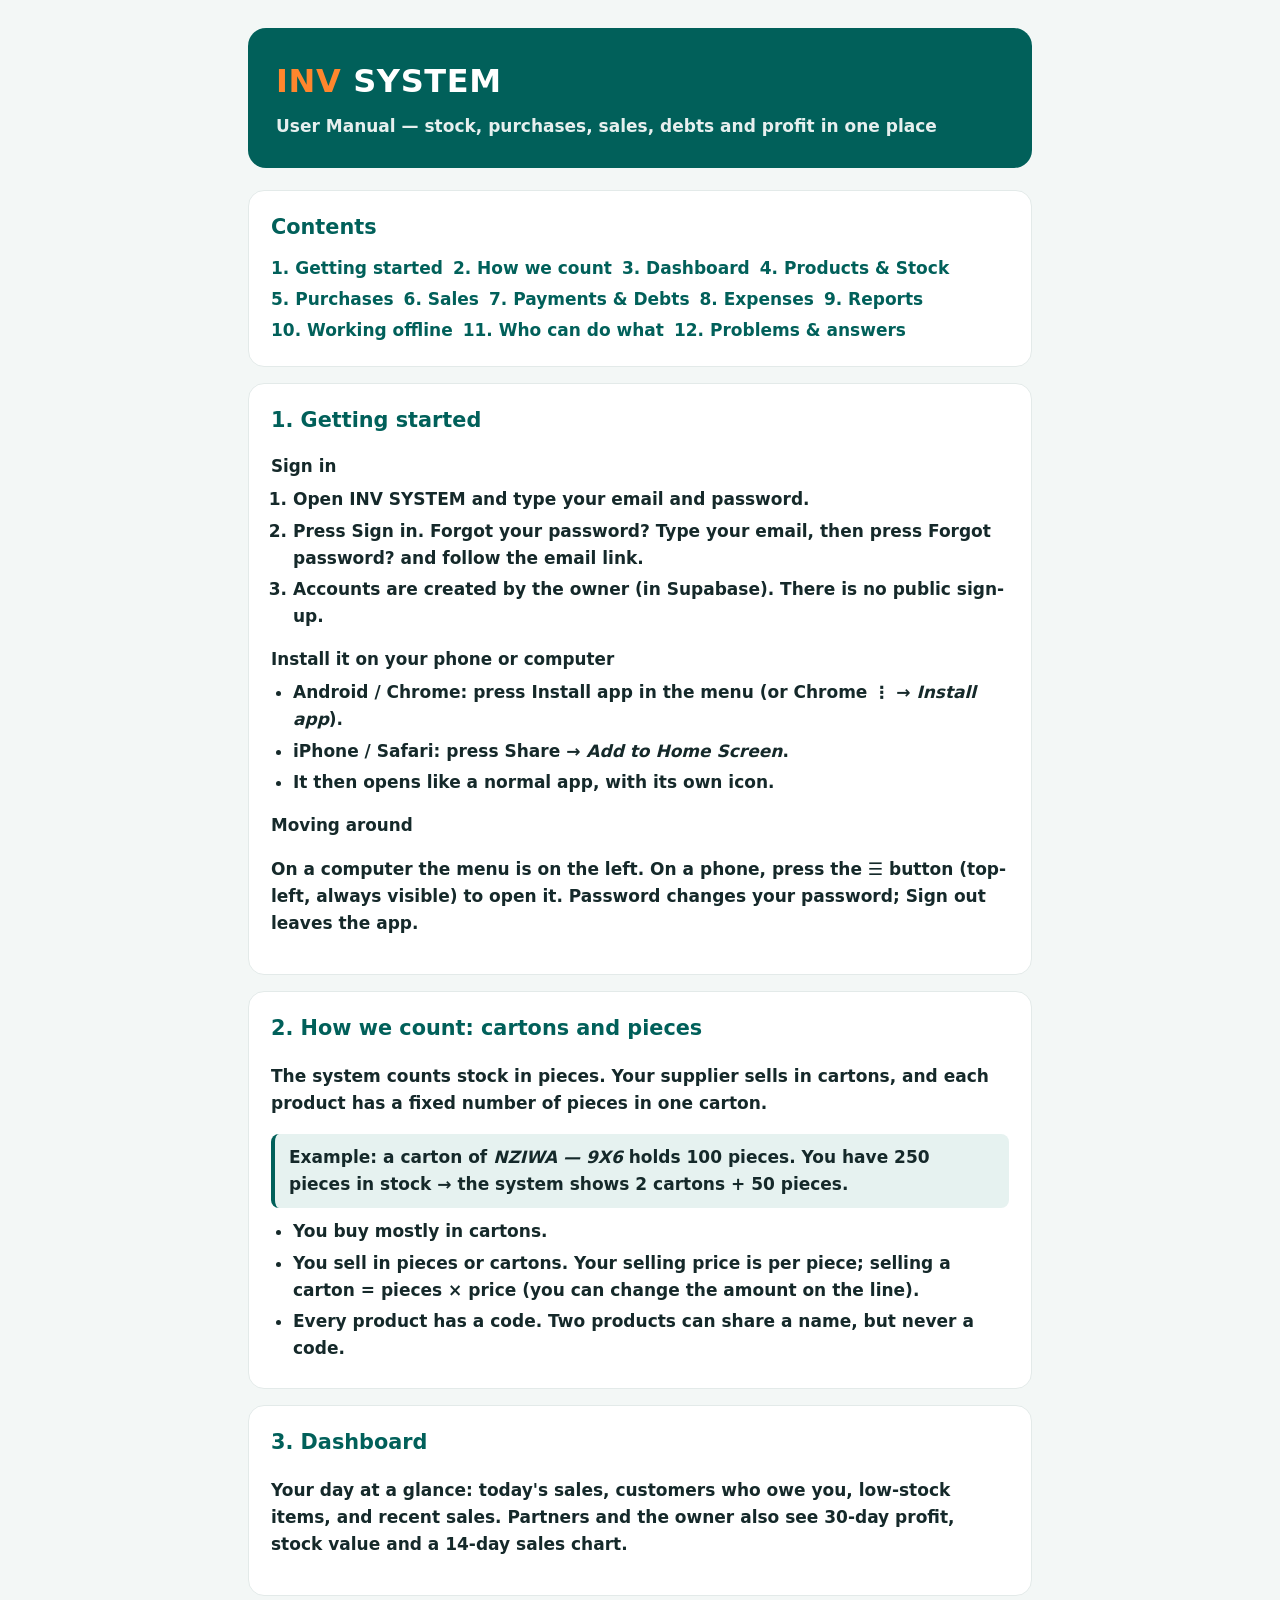
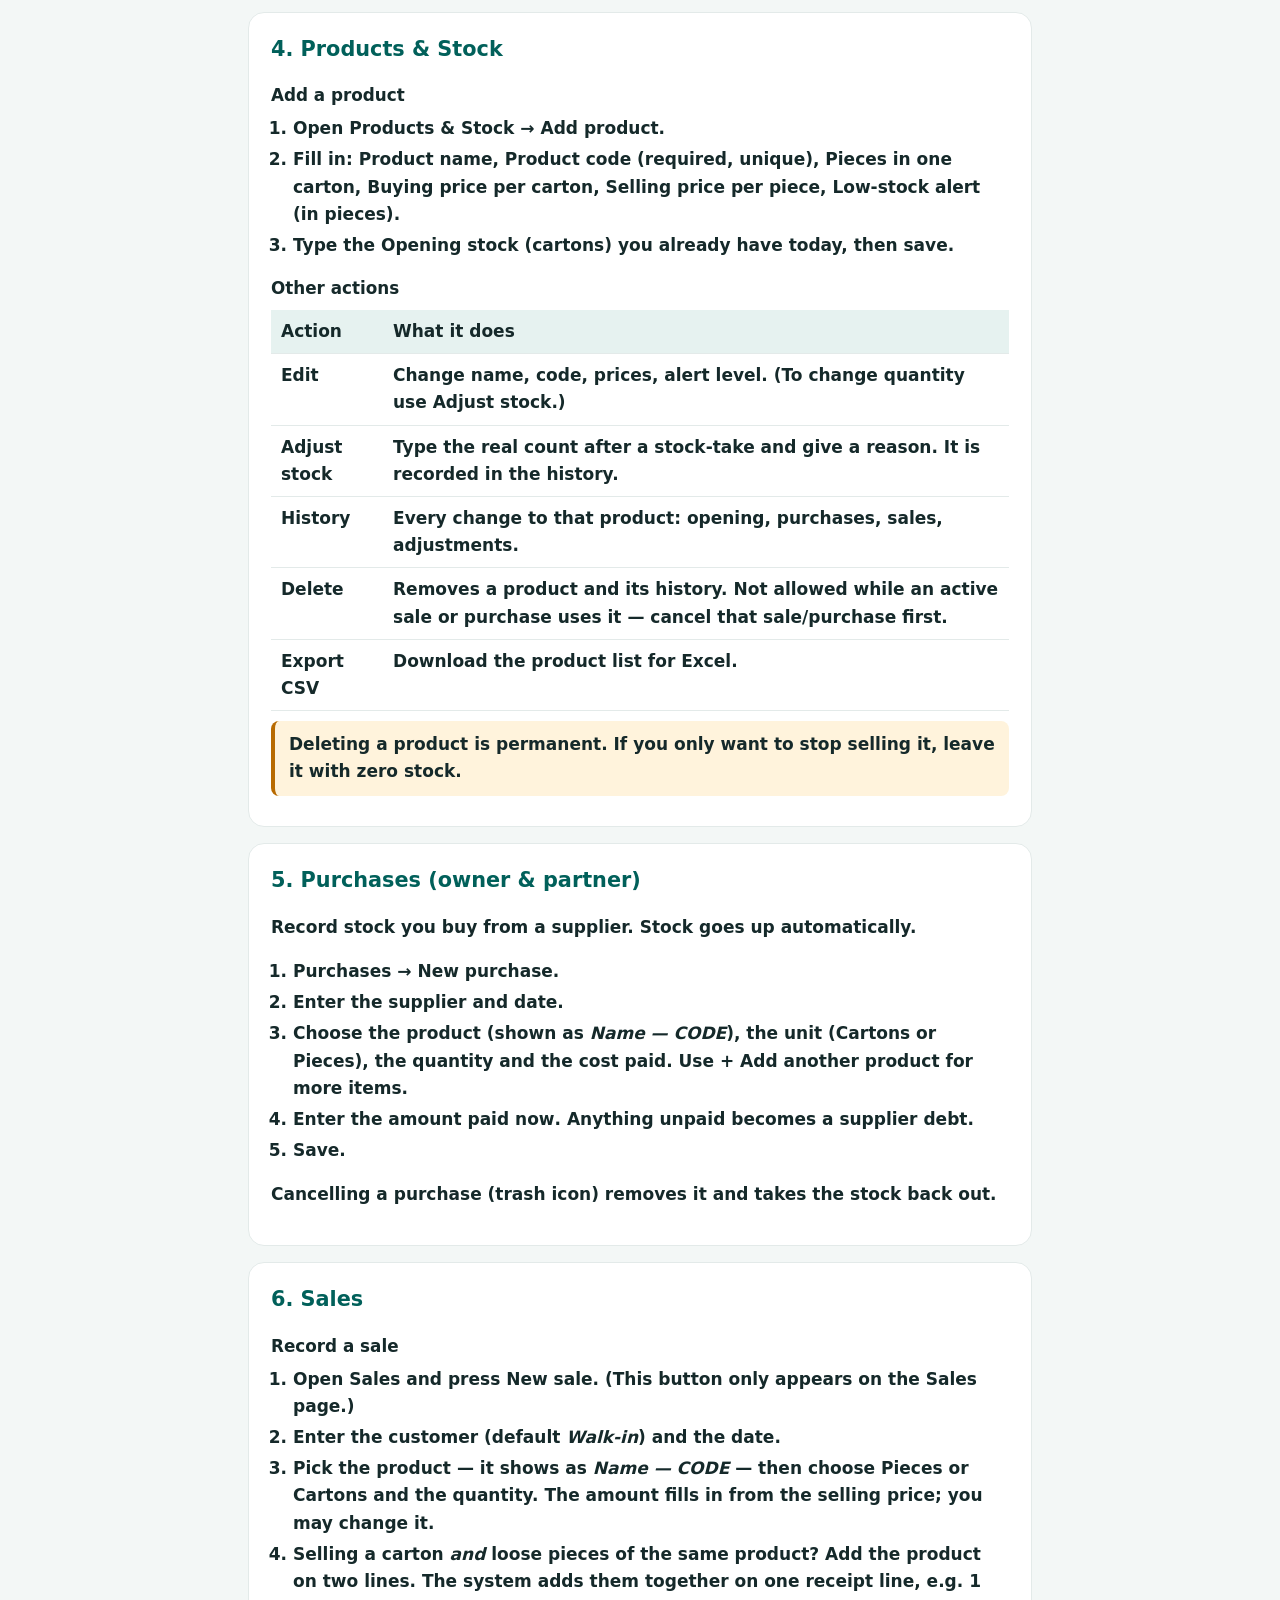
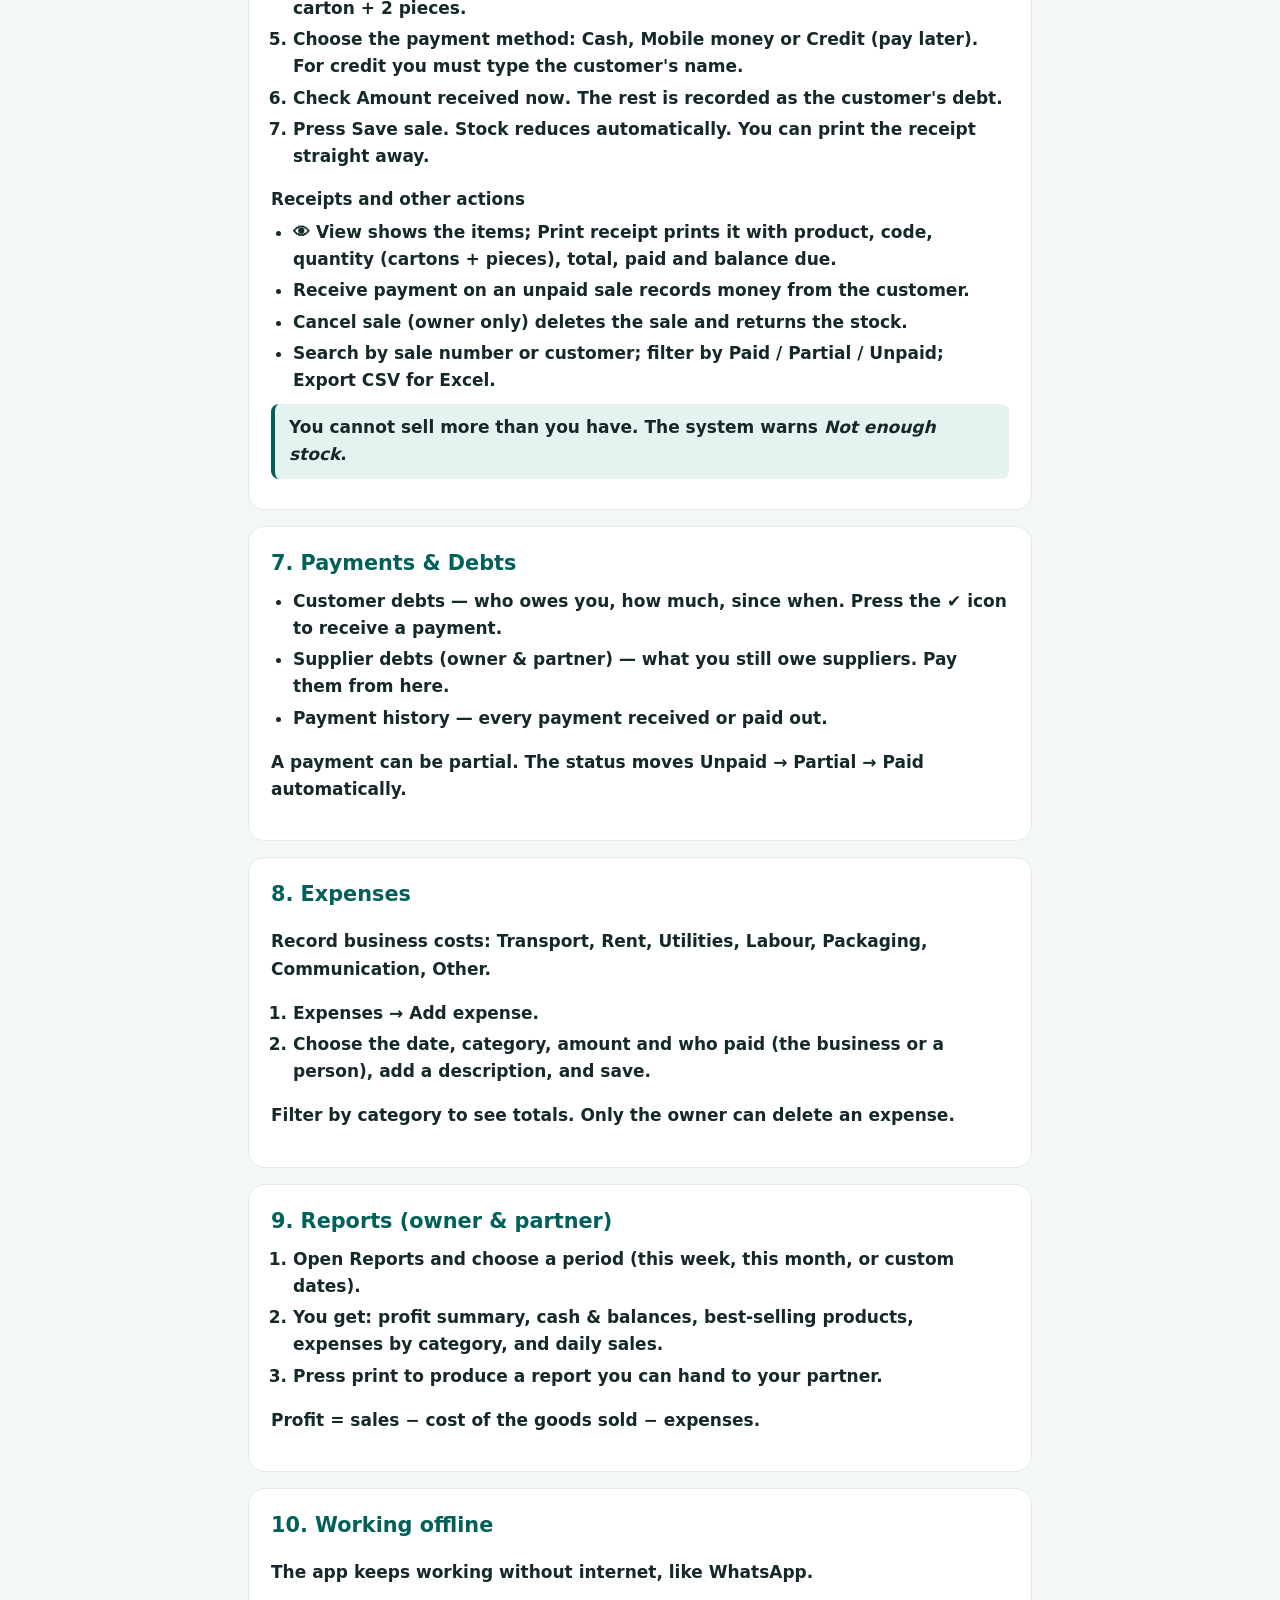
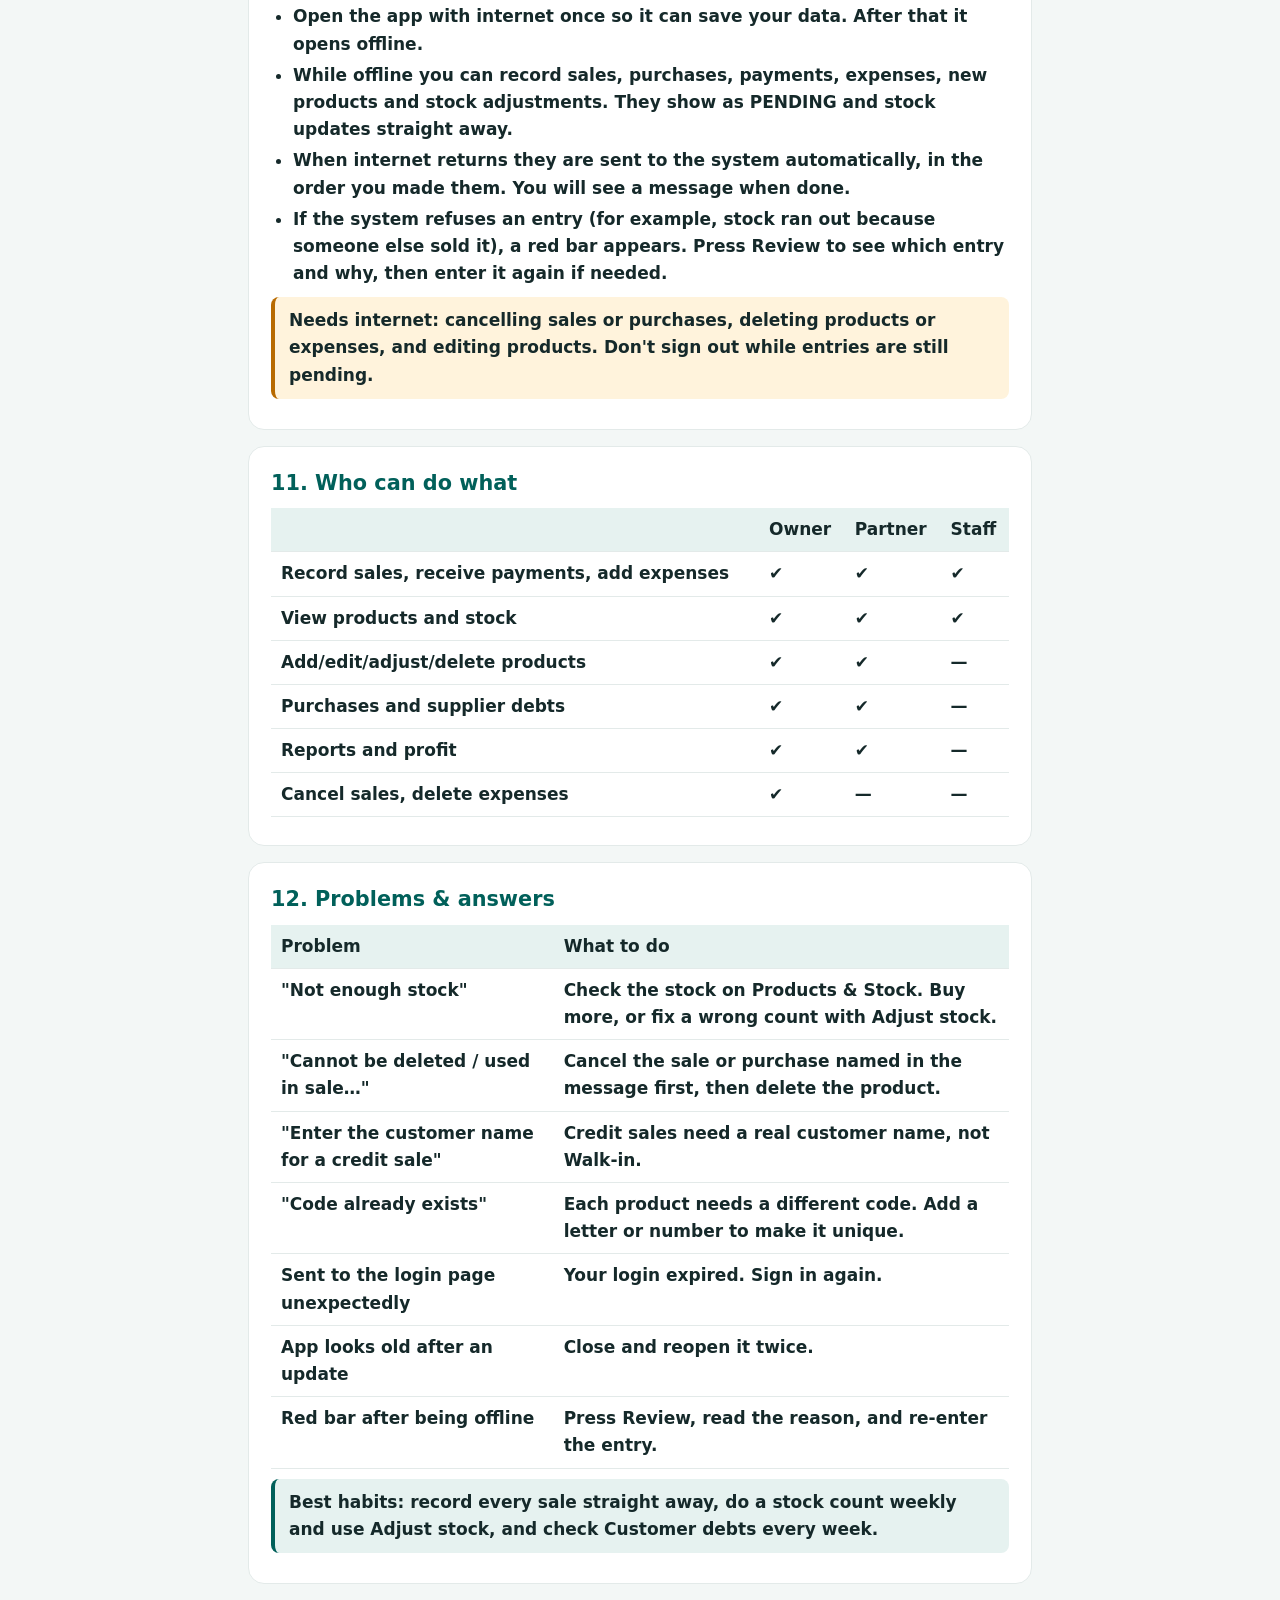
==== manual.html @ 5f3cfd25 "Add files via upload" ====
<!doctype html>
<html lang="en"><head><meta charset="utf-8"><meta name="viewport" content="width=device-width, initial-scale=1">
<title>INV SYSTEM — User Manual</title>
<style>
:root{--teal:#01605a;--orange:#ff862d;--ink:#15292a;--line:#e3eae9;--soft:#e6f2f0}
*{box-sizing:border-box}body{margin:0;font:600 17px/1.6 "DM Sans",system-ui,sans-serif;color:var(--ink);background:#f3f7f6}
main{max-width:820px;margin:0 auto;padding:28px 18px 60px}
header{background:var(--teal);color:#fff;border-radius:18px;padding:28px;margin-bottom:22px}
header h1{margin:0;font-size:2rem;letter-spacing:.02em}header h1 span{color:var(--orange)}header p{margin:6px 0 0;opacity:.9}
section{background:#fff;border:1px solid var(--line);border-radius:16px;padding:20px 22px;margin-bottom:16px}
h2{margin:0 0 8px;color:var(--teal);font-size:1.3rem}h3{margin:16px 0 4px;font-size:1.05rem}
ol,ul{padding-left:22px;margin:6px 0}li{margin:4px 0}
.tip{background:var(--soft);border-left:4px solid var(--teal);border-radius:8px;padding:10px 14px;margin:10px 0}
.warn{background:#fff3dc;border-left:4px solid #b86a00;border-radius:8px;padding:10px 14px;margin:10px 0}
table{width:100%;border-collapse:collapse;margin:8px 0}th,td{text-align:left;padding:8px 10px;border-bottom:1px solid var(--line);vertical-align:top}th{background:var(--soft)}
nav a{color:var(--teal);text-decoration:none;display:inline-block;margin:2px 10px 2px 0}
@media print{body{background:#fff}section{break-inside:avoid;border:0;padding:8px 0}header{border-radius:0}}
</style></head><body><main>
<header><h1><span>INV</span> SYSTEM</h1><p>User Manual — stock, purchases, sales, debts and profit in one place</p></header>

<section><h2>Contents</h2><nav>
<a href="#start">1. Getting started</a><a href="#words">2. How we count</a><a href="#dash">3. Dashboard</a><a href="#products">4. Products &amp; Stock</a><a href="#purchases">5. Purchases</a><a href="#sales">6. Sales</a><a href="#pay">7. Payments &amp; Debts</a><a href="#exp">8. Expenses</a><a href="#reports">9. Reports</a><a href="#offline">10. Working offline</a><a href="#roles">11. Who can do what</a><a href="#help">12. Problems &amp; answers</a></nav></section>

<section id="start"><h2>1. Getting started</h2>
<h3>Sign in</h3><ol><li>Open INV SYSTEM and type your email and password.</li><li>Press <b>Sign in</b>. Forgot your password? Type your email, then press <b>Forgot password?</b> and follow the email link.</li><li>Accounts are created by the owner (in Supabase). There is no public sign-up.</li></ol>
<h3>Install it on your phone or computer</h3><ul><li><b>Android / Chrome:</b> press <b>Install app</b> in the menu (or Chrome ⋮ → <i>Install app</i>).</li><li><b>iPhone / Safari:</b> press Share → <i>Add to Home Screen</i>.</li><li>It then opens like a normal app, with its own icon.</li></ul>
<h3>Moving around</h3><p>On a computer the menu is on the left. On a phone, press the <b>☰</b> button (top-left, always visible) to open it. <b>Password</b> changes your password; <b>Sign out</b> leaves the app.</p></section>

<section id="words"><h2>2. How we count: cartons and pieces</h2>
<p>The system counts stock in <b>pieces</b>. Your supplier sells in <b>cartons</b>, and each product has a fixed number of pieces in one carton.</p>
<div class="tip">Example: a carton of <i>NZIWA — 9X6</i> holds 100 pieces. You have 250 pieces in stock → the system shows <b>2 cartons + 50 pieces</b>.</div>
<ul><li>You <b>buy</b> mostly in cartons.</li><li>You <b>sell</b> in pieces or cartons. Your selling price is <b>per piece</b>; selling a carton = pieces × price (you can change the amount on the line).</li><li>Every product has a <b>code</b>. Two products can share a name, but never a code.</li></ul></section>

<section id="dash"><h2>3. Dashboard</h2>
<p>Your day at a glance: today's sales, customers who owe you, low-stock items, and recent sales. Partners and the owner also see 30-day profit, stock value and a 14-day sales chart.</p></section>

<section id="products"><h2>4. Products &amp; Stock</h2>
<h3>Add a product</h3><ol><li>Open <b>Products &amp; Stock</b> → <b>Add product</b>.</li><li>Fill in: <b>Product name</b>, <b>Product code</b> (required, unique), <b>Pieces in one carton</b>, <b>Buying price per carton</b>, <b>Selling price per piece</b>, <b>Low-stock alert</b> (in pieces).</li><li>Type the <b>Opening stock (cartons)</b> you already have today, then save.</li></ol>
<h3>Other actions</h3>
<table><tr><th>Action</th><th>What it does</th></tr>
<tr><td>Edit</td><td>Change name, code, prices, alert level. (To change quantity use Adjust stock.)</td></tr>
<tr><td>Adjust stock</td><td>Type the real count after a stock-take and give a reason. It is recorded in the history.</td></tr>
<tr><td>History</td><td>Every change to that product: opening, purchases, sales, adjustments.</td></tr>
<tr><td>Delete</td><td>Removes a product and its history. Not allowed while an active sale or purchase uses it — cancel that sale/purchase first.</td></tr>
<tr><td>Export CSV</td><td>Download the product list for Excel.</td></tr></table>
<div class="warn">Deleting a product is permanent. If you only want to stop selling it, leave it with zero stock.</div></section>

<section id="purchases"><h2>5. Purchases (owner &amp; partner)</h2>
<p>Record stock you buy from a supplier. Stock goes up automatically.</p>
<ol><li><b>Purchases → New purchase</b>.</li><li>Enter the supplier and date.</li><li>Choose the product (shown as <i>Name — CODE</i>), the unit (<b>Cartons</b> or <b>Pieces</b>), the quantity and the cost paid. Use <b>+ Add another product</b> for more items.</li><li>Enter the <b>amount paid now</b>. Anything unpaid becomes a supplier debt.</li><li>Save.</li></ol>
<p>Cancelling a purchase (trash icon) removes it and takes the stock back out.</p></section>

<section id="sales"><h2>6. Sales</h2>
<h3>Record a sale</h3><ol>
<li>Open <b>Sales</b> and press <b>New sale</b>. (This button only appears on the Sales page.)</li>
<li>Enter the customer (default <i>Walk-in</i>) and the date.</li>
<li>Pick the product — it shows as <i>Name — CODE</i> — then choose <b>Pieces</b> or <b>Cartons</b> and the quantity. The amount fills in from the selling price; you may change it.</li>
<li>Selling a carton <i>and</i> loose pieces of the same product? Add the product on two lines. The system adds them together on one receipt line, e.g. <b>1 carton + 2 pieces</b>.</li>
<li>Choose the payment method: <b>Cash</b>, <b>Mobile money</b> or <b>Credit (pay later)</b>. For credit you must type the customer's name.</li>
<li>Check <b>Amount received now</b>. The rest is recorded as the customer's debt.</li>
<li>Press <b>Save sale</b>. Stock reduces automatically. You can print the receipt straight away.</li></ol>
<h3>Receipts and other actions</h3>
<ul><li><b>👁 View</b> shows the items; <b>Print receipt</b> prints it with product, code, quantity (cartons + pieces), total, paid and balance due.</li><li><b>Receive payment</b> on an unpaid sale records money from the customer.</li><li><b>Cancel sale</b> (owner only) deletes the sale and returns the stock.</li><li>Search by sale number or customer; filter by Paid / Partial / Unpaid; <b>Export CSV</b> for Excel.</li></ul>
<div class="tip">You cannot sell more than you have. The system warns <i>Not enough stock</i>.</div></section>

<section id="pay"><h2>7. Payments &amp; Debts</h2>
<ul><li><b>Customer debts</b> — who owes you, how much, since when. Press the ✔ icon to receive a payment.</li><li><b>Supplier debts</b> (owner &amp; partner) — what you still owe suppliers. Pay them from here.</li><li><b>Payment history</b> — every payment received or paid out.</li></ul>
<p>A payment can be partial. The status moves Unpaid → Partial → Paid automatically.</p></section>

<section id="exp"><h2>8. Expenses</h2>
<p>Record business costs: Transport, Rent, Utilities, Labour, Packaging, Communication, Other.</p>
<ol><li><b>Expenses → Add expense</b>.</li><li>Choose the date, category, amount and who paid (the business or a person), add a description, and save.</li></ol>
<p>Filter by category to see totals. Only the owner can delete an expense.</p></section>

<section id="reports"><h2>9. Reports (owner &amp; partner)</h2>
<ol><li>Open <b>Reports</b> and choose a period (this week, this month, or custom dates).</li><li>You get: profit summary, cash &amp; balances, best-selling products, expenses by category, and daily sales.</li><li>Press print to produce a report you can hand to your partner.</li></ol>
<p><b>Profit</b> = sales − cost of the goods sold − expenses.</p></section>

<section id="offline"><h2>10. Working offline</h2>
<p>The app keeps working without internet, like WhatsApp.</p>
<ul><li>Open the app with internet <b>once</b> so it can save your data. After that it opens offline.</li><li>While offline you can record <b>sales, purchases, payments, expenses, new products and stock adjustments</b>. They show as <b>PENDING</b> and stock updates straight away.</li><li>When internet returns they are sent to the system automatically, in the order you made them. You will see a message when done.</li><li>If the system refuses an entry (for example, stock ran out because someone else sold it), a <b>red bar</b> appears. Press <b>Review</b> to see which entry and why, then enter it again if needed.</li></ul>
<div class="warn"><b>Needs internet:</b> cancelling sales or purchases, deleting products or expenses, and editing products. Don't sign out while entries are still pending.</div></section>

<section id="roles"><h2>11. Who can do what</h2>
<table><tr><th></th><th>Owner</th><th>Partner</th><th>Staff</th></tr>
<tr><td>Record sales, receive payments, add expenses</td><td>✔</td><td>✔</td><td>✔</td></tr>
<tr><td>View products and stock</td><td>✔</td><td>✔</td><td>✔</td></tr>
<tr><td>Add/edit/adjust/delete products</td><td>✔</td><td>✔</td><td>—</td></tr>
<tr><td>Purchases and supplier debts</td><td>✔</td><td>✔</td><td>—</td></tr>
<tr><td>Reports and profit</td><td>✔</td><td>✔</td><td>—</td></tr>
<tr><td>Cancel sales, delete expenses</td><td>✔</td><td>—</td><td>—</td></tr></table></section>

<section id="help"><h2>12. Problems &amp; answers</h2>
<table>
<tr><th>Problem</th><th>What to do</th></tr>
<tr><td>"Not enough stock"</td><td>Check the stock on Products &amp; Stock. Buy more, or fix a wrong count with Adjust stock.</td></tr>
<tr><td>"Cannot be deleted / used in sale…"</td><td>Cancel the sale or purchase named in the message first, then delete the product.</td></tr>
<tr><td>"Enter the customer name for a credit sale"</td><td>Credit sales need a real customer name, not Walk-in.</td></tr>
<tr><td>"Code already exists"</td><td>Each product needs a different code. Add a letter or number to make it unique.</td></tr>
<tr><td>Sent to the login page unexpectedly</td><td>Your login expired. Sign in again.</td></tr>
<tr><td>App looks old after an update</td><td>Close and reopen it twice.</td></tr>
<tr><td>Red bar after being offline</td><td>Press Review, read the reason, and re-enter the entry.</td></tr>
</table>
<div class="tip">Best habits: record every sale straight away, do a stock count weekly and use Adjust stock, and check Customer debts every week.</div></section>
</main></body></html>
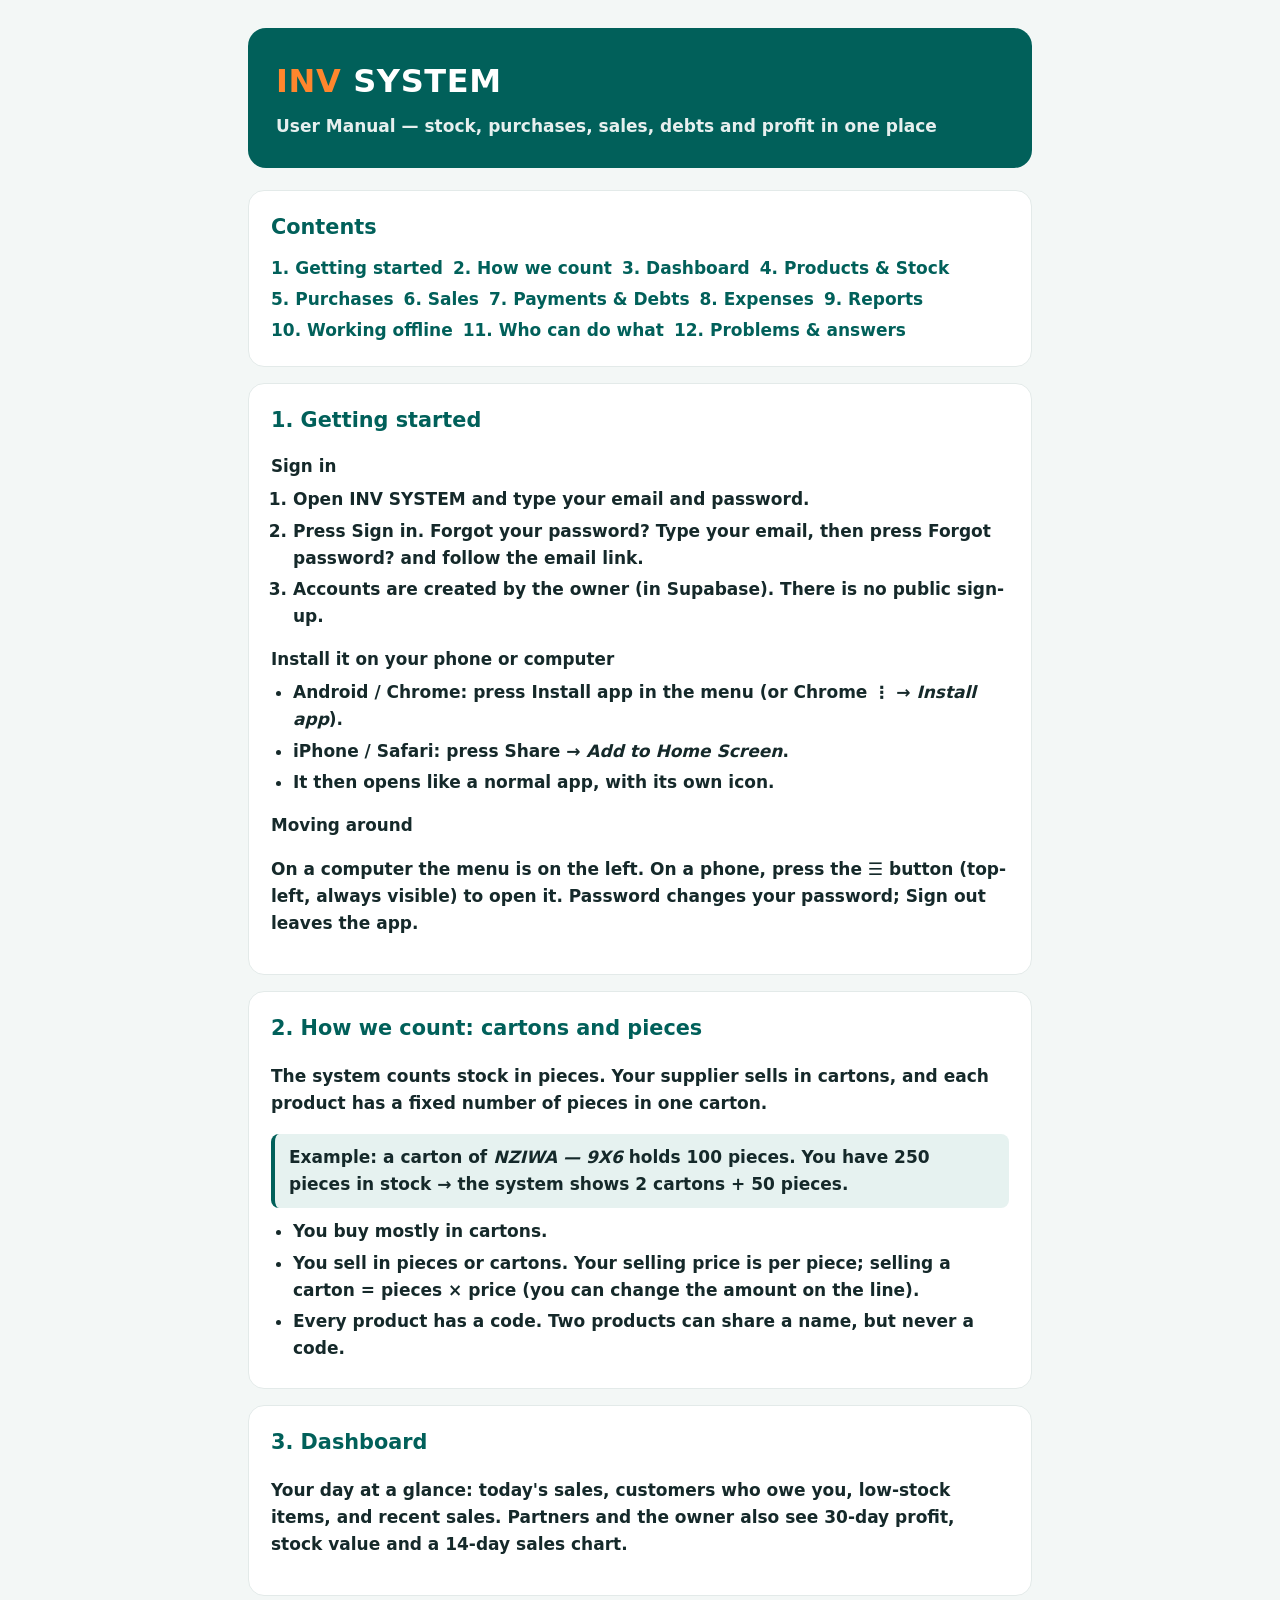
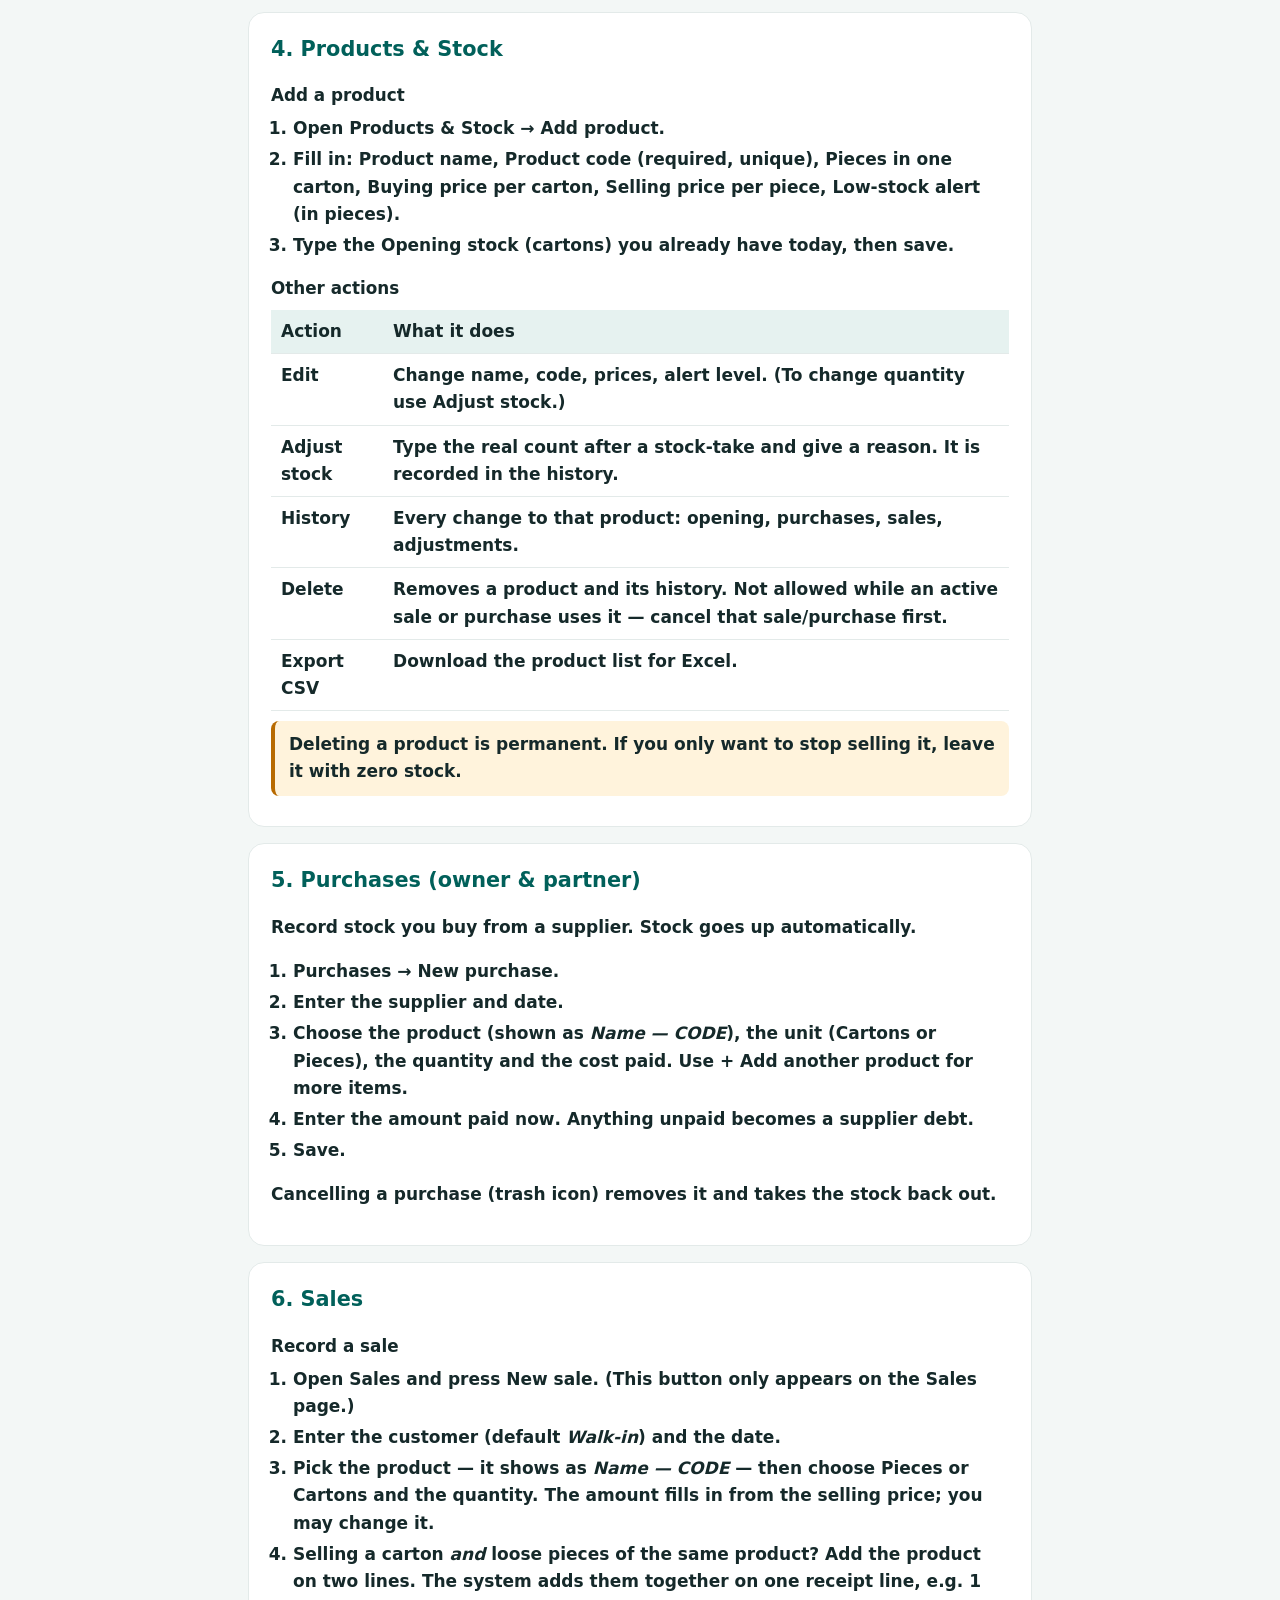
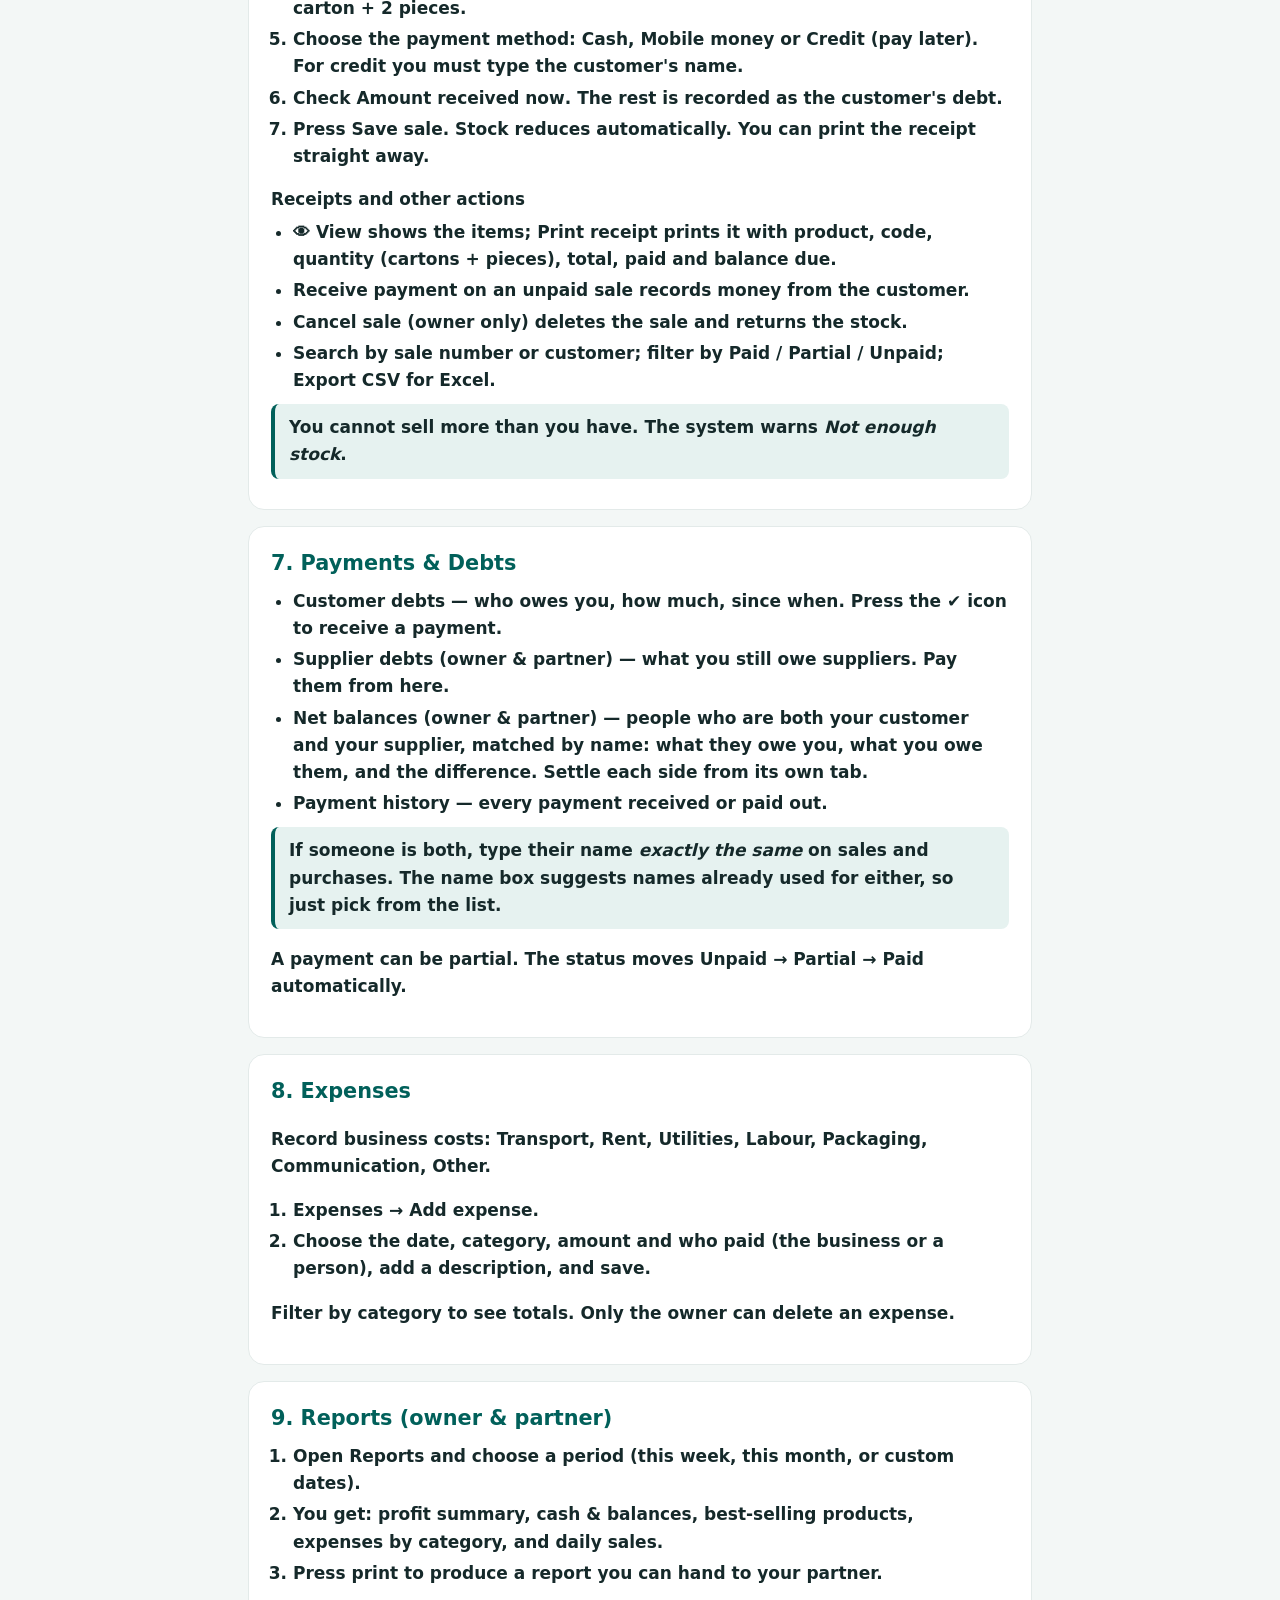
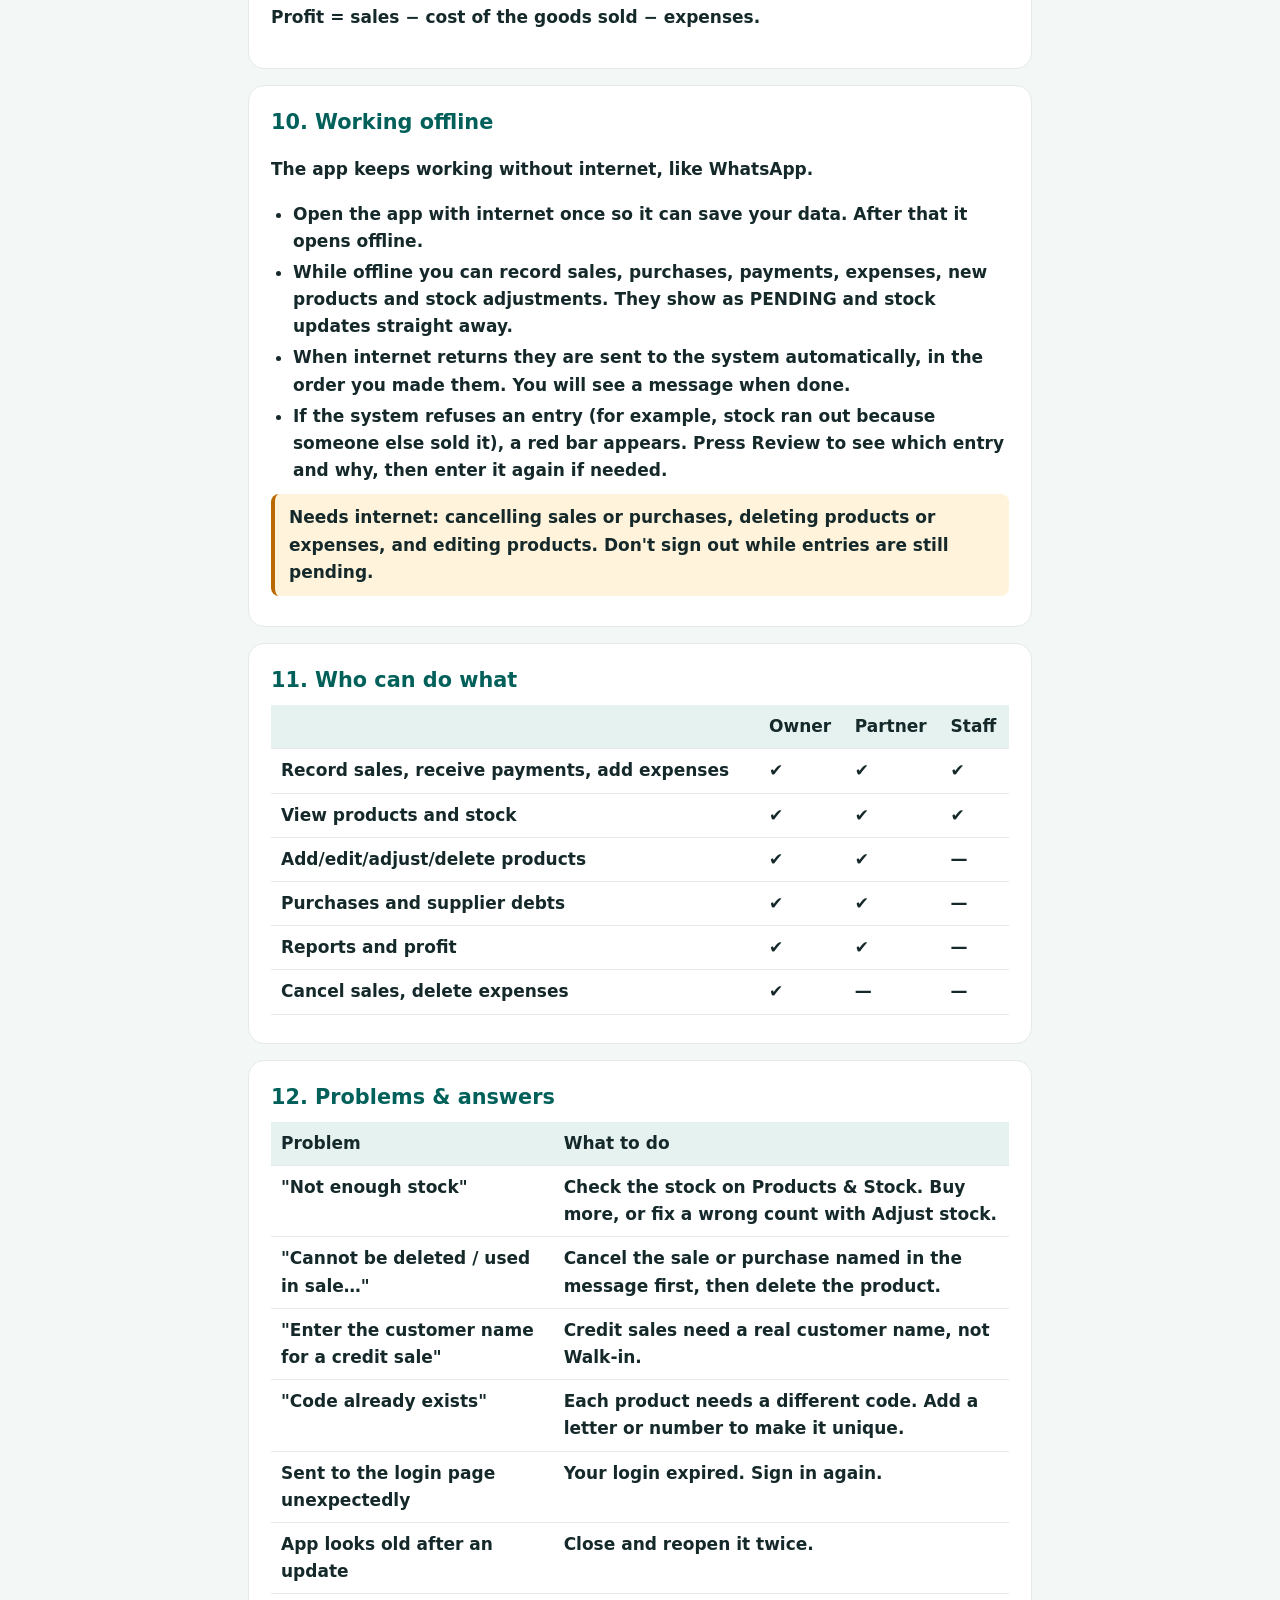
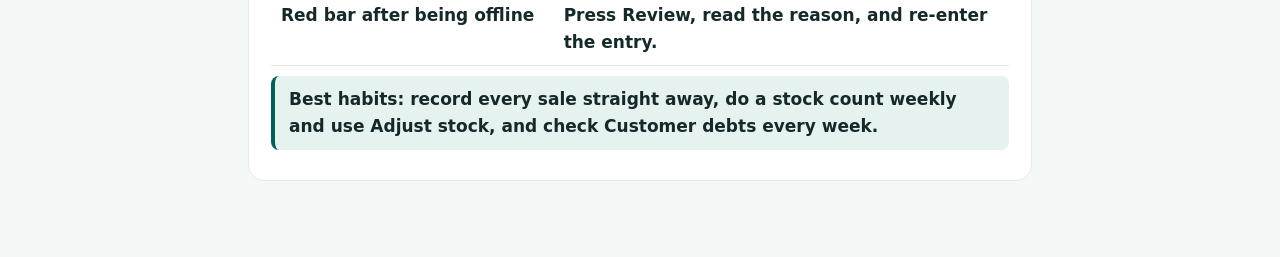
==== commit 3de3b306: "Add files via upload" ====
--- a/manual.html
+++ b/manual.html
@@ -64,7 +64,7 @@
 <div class="tip">You cannot sell more than you have. The system warns <i>Not enough stock</i>.</div></section>
 
 <section id="pay"><h2>7. Payments &amp; Debts</h2>
-<ul><li><b>Customer debts</b> — who owes you, how much, since when. Press the ✔ icon to receive a payment.</li><li><b>Supplier debts</b> (owner &amp; partner) — what you still owe suppliers. Pay them from here.</li><li><b>Payment history</b> — every payment received or paid out.</li></ul>
+<ul><li><b>Customer debts</b> — who owes you, how much, since when. Press the ✔ icon to receive a payment.</li><li><b>Supplier debts</b> (owner &amp; partner) — what you still owe suppliers. Pay them from here.</li><li><b>Net balances</b> (owner &amp; partner) — people who are both your customer and your supplier, matched by name: what they owe you, what you owe them, and the difference. Settle each side from its own tab.</li><li><b>Payment history</b> — every payment received or paid out.</li></ul><div class="tip">If someone is both, type their name <i>exactly the same</i> on sales and purchases. The name box suggests names already used for either, so just pick from the list.</div>
 <p>A payment can be partial. The status moves Unpaid → Partial → Paid automatically.</p></section>
 
 <section id="exp"><h2>8. Expenses</h2>
